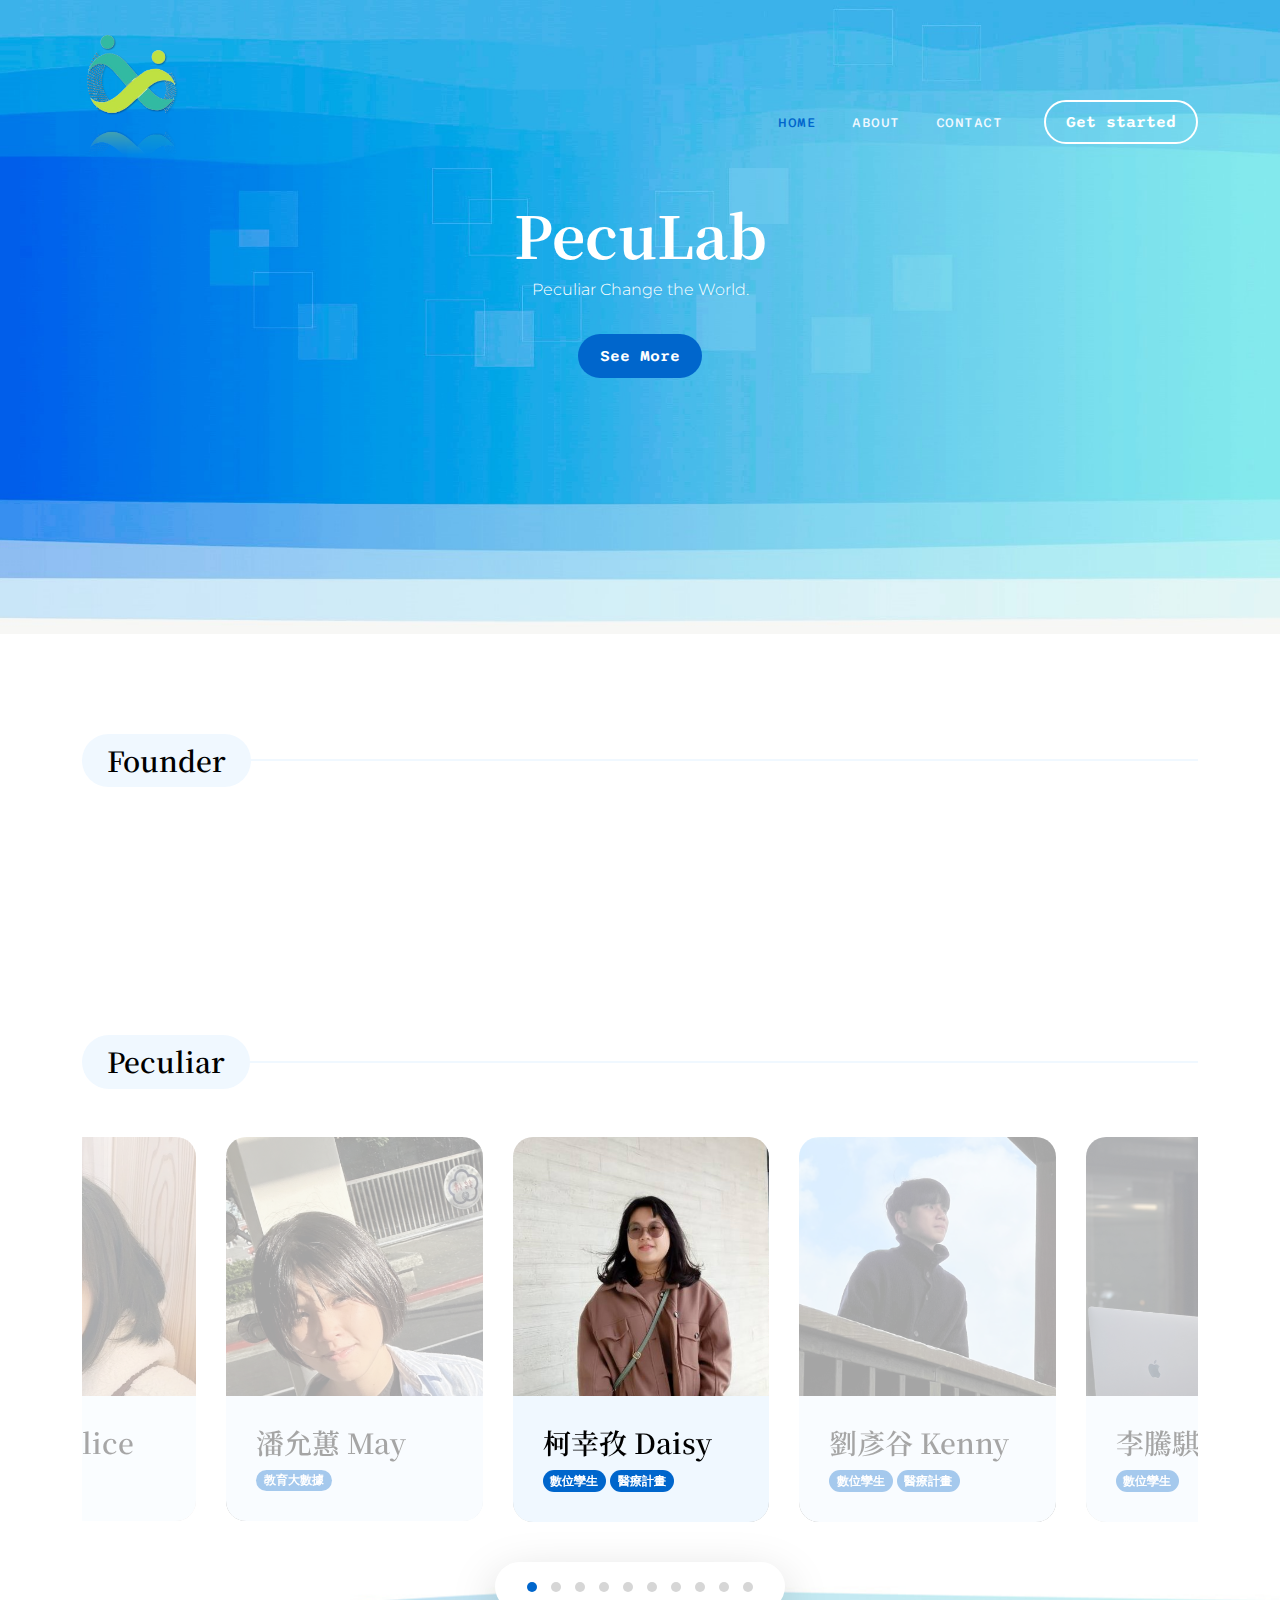
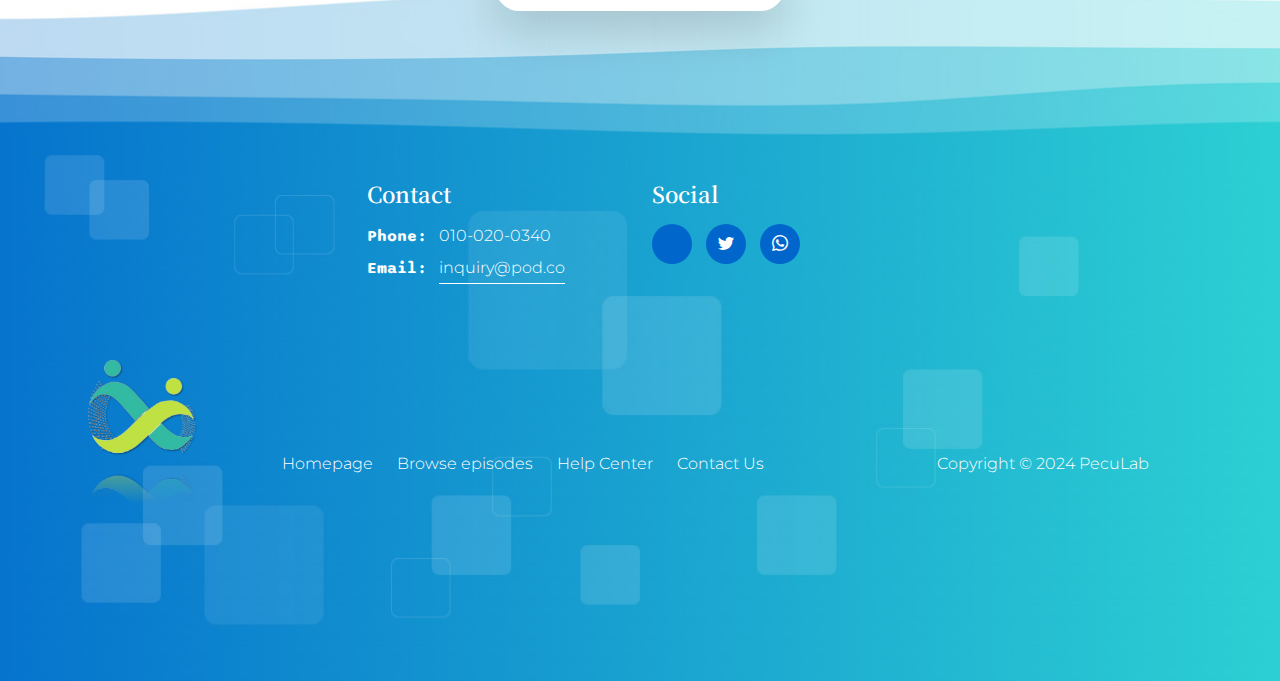
==== index.html @ 6259215e "feat: fist version of website" ====
<!doctype html>
<html lang="en">

<head>
    <meta charset="utf-8">
    <meta name="viewport" content="width=device-width, initial-scale=1">

    <meta name="description" content="">
    <meta name="author" content="">

    <title>PecuLab</title>

    <!-- CSS FILES -->
    <link rel="preconnect" href="https://fonts.googleapis.com">

    <link rel="preconnect" href="https://fonts.gstatic.com" crossorigin>

    <link
        href="https://fonts.googleapis.com/css2?family=Montserrat:wght@300;400&family=Sono:wght@200;300;400;500;700&display=swap"
        rel="stylesheet">
        <link rel="preconnect" href="https://fonts.gstatic.com" crossorigin>
        <link href="https://fonts.googleapis.com/css2?family=Noto+Serif+TC&display=swap" rel="stylesheet">
        <link rel="preconnect" href="https://fonts.gstatic.com" crossorigin>        
    <link rel="stylesheet" href="css/bootstrap.min.css">

    <link rel="stylesheet" href="css/bootstrap-icons.css">

    <link rel="stylesheet" href="css/owl.carousel.min.css">

    <link rel="stylesheet" href="css/owl.theme.default.min.css">

    <link href="css/templatemo-pod-talk.css" rel="stylesheet">
    <link rel="shortcut" href="images/logo.png">

</head>

<body>

    <main>

        <nav class="navbar navbar-expand-lg">
            <div class="container">
                <a class="navbar-brand me-lg-5 me-0" href="index.html">
                    <img src="images/logoo.png" class="logo-image img-fluid" alt="templatemo pod talk">
                </a>

                <button class="navbar-toggler" type="button" data-bs-toggle="collapse" data-bs-target="#navbarNav"
                    aria-controls="navbarNav" aria-expanded="false" aria-label="Toggle navigation">
                    <span class="navbar-toggler-icon"></span>
                </button>

                <div class="collapse navbar-collapse" id="navbarNav">
                    <ul class="navbar-nav ms-lg-auto">
                        <li class="nav-item">
                            <a class="nav-link active" href="index.html">Home</a>
                        </li>

                        <li class="nav-item">
                            <a class="nav-link" href="about.html">About</a>
                        </li>

                        <!-- <li class="nav-item dropdown">
                            <a class="nav-link dropdown-toggle" href="#" id="navbarLightDropdownMenuLink" role="button"
                                data-bs-toggle="dropdown" aria-expanded="false">Pages</a>

                            <ul class="dropdown-menu dropdown-menu-light" aria-labelledby="navbarLightDropdownMenuLink">
                                <li><a class="dropdown-item" href="listing-page.html">Listing Page</a></li>

                                <li><a class="dropdown-item" href="detail-page.html">Detail Page</a></li>
                            </ul>
                        </li> -->

                        <li class="nav-item">
                            <a class="nav-link" href="contact.html">Contact</a>
                        </li>
                    </ul>

                    <div class="ms-4">
                        <a href="#section_3" class="btn custom-btn custom-border-btn smoothscroll">Get started</a>
                    </div>
                </div>
            </div>
        </nav>


        <section class="hero-section">
                <div class="row">

                    <div class="col-lg-12 col-12">
                        <div class="text-center mb-5 pb-2">
                            <h1 class="text-white">PecuLab</h1>

                            <p class="text-white">Peculiar Change the World.</p>

                            <a href="#section_2" class="btn custom-btn smoothscroll mt-3">See More</a>
                        </div>
                    </div>
                </div>
            
        </section>

        <section class="founder-section section-padding">
            <div class="container">
                <div class="row">
                    <div class="col-lg-12 col-12">
                        <div class="section-title-wrap mb-5">
                            <h4 class="section-title">Founder</h4>
                        </div>
                    </div>


                </div>
            </div>
        </section>

        

        <section class="peculiar-section section-padding pb-0" id="section_2">
            <div class="container">
                <div class="row justify-content-center">

                    <div class="col-lg-12 col-12">
                        <div class="section-title-wrap mb-5">
                            <h4 class="section-title">Peculiar</h4>
                        </div>
                    </div>

                    <div class="owl-carousel owl-theme">
                        <div class="owl-carousel-info-wrap item">
                            <img src="images/profile/daisy.jpg"
                                class="owl-carousel-image img-fluid" alt="">

                            <div class="owl-carousel-info">
                                <h4 class="mb-2">
                                    柯幸孜 Daisy
                                    <!-- <img src="images/verified.png" class="owl-carousel-verified-image img-fluid"
                                        alt=""> -->
                                </h4>

                                <span class="badge">數位孿生</span>

                                <span class="badge">醫療計畫</span>
                            </div>

                            <div class="social-share">
                                <ul class="social-icon">
                                    <li class="social-icon-item">
                                        <a href="https://github.com/Hsing-Tzu" class="social-icon-link bi-github"></a>
                                    </li>
                                </ul>
                            </div>
                        </div>

                        <div class="owl-carousel-info-wrap item">
                            <img src="images/profile/kenny.jpg"
                                class="owl-carousel-image img-fluid" alt="">

                            <div class="owl-carousel-info">
                                <h4 class="mb-2">劉彥谷 Kenny</h4>

                                <span class="badge">數位孿生</span>

                                <span class="badge">醫療計畫</span>
                            </div>

                            <div class="social-share">
                                <ul class="social-icon">
                                    <li class="social-icon-item">
                                        <a href="https://github.com/knyliu" class="social-icon-link bi-github"></a>
                                    </li>
                                </ul>
                            </div>
                        </div>

                        <div class="owl-carousel-info-wrap item">
                            <img src="images/profile/manson.jpg"
                                class="owl-carousel-image img-fluid" alt="">

                            <div class="owl-carousel-info">
                                <h4 class="mb-2">李騰騏 Mason</h4>

                                <span class="badge">數位孿生</span>
                            </div>

                            <div class="social-share">
                                <ul class="social-icon">
                                    <li class="social-icon-item">
                                        <a href="https://github.com/mason45ok" class="social-icon-link bi-github"></a>
                                    </li>
                                </ul>
                            </div>
                        </div>

                        <div class="owl-carousel-info-wrap item">
                            <img src="images/profile/jessica.jpg" class="owl-carousel-image img-fluid" alt="">

                            <div class="owl-carousel-info">
                                <h4 class="mb-2">林冠秀 Jessica</h4>

                                <span class="badge">數位孿生</span>
                            </div>

                            <div class="social-share">
                                <ul class="social-icon">
                                    <li class="social-icon-item">
                                        <a href="https://github.com/Jessica936" class="social-icon-link bi-github"></a>
                                    </li>
                                </ul>
                            </div>
                        </div>

                        <div class="owl-carousel-info-wrap item">
                            <img src="images/profile/patrick.jpg"
                                class="owl-carousel-image img-fluid" alt="">

                            <div class="owl-carousel-info">
                                <h4 class="mb-2">李承恩 Patrick</h4>

                                <span class="badge">金融</span>
                            </div>

                            <div class="social-share">
                                <ul class="social-icon">
                                    <li class="social-icon-item">
                                        <a href="https://github.com/patty111" class="social-icon-link bi-github"></a>
                                    </li>
                                </ul>
                            </div>
                        </div>
                        <div class="owl-carousel-info-wrap item">
                            <img src="images/profile/manson.jpg"
                                class="owl-carousel-image img-fluid" alt="">

                            <div class="owl-carousel-info">
                                <h4 class="mb-2">洪芷葳 Weiwei</h4>

                                <span class="badge">VR</span>
                            </div>

                            <div class="social-share">
                                <ul class="social-icon">
                                    <li class="social-icon-item">
                                        <a href="https://github.com/WeiweiHung" class="social-icon-link bi-github"></a>
                                    </li>
                                </ul>
                            </div>
                        </div>
                        <div class="owl-carousel-info-wrap item">
                            <img src="images/profile/kris.png"
                                class="owl-carousel-image img-fluid" alt="">

                            <div class="owl-carousel-info">
                                <h4 class="mb-2">孫士傑 Kris</h4>

                                <span class="badge">VR</span>
                            </div>

                            <div class="social-share">
                                <ul class="social-icon">
                                    <li class="social-icon-item">
                                        <a href="https://github.com/jaison5" class="social-icon-link bi-github"></a>
                                    </li>
                                </ul>
                            </div>
                        </div>
                        <div class="owl-carousel-info-wrap item">
                            <img src="images/profile/irene.jpg"
                                class="owl-carousel-image img-fluid" alt="">

                            <div class="owl-carousel-info">
                                <h4 class="mb-2">張乃云 Irene</h4>

                                <span class="badge">教育大數據</span>
                            </div>

                            <div class="social-share">
                                <ul class="social-icon">
                                    <li class="social-icon-item">
                                        <a href="https://github.com/41071119H-Irene" class="social-icon-link bi-github"></a>
                                    </li>

                                    <li class="social-icon-item">
                                        <a href="#" class="social-icon-link bi-whatsapp"></a>
                                    </li>
                                </ul>
                            </div>
                        </div>
                        <div class="owl-carousel-info-wrap item">
                            <img src="images/profile/alice.jpg"
                                class="owl-carousel-image img-fluid" alt="">

                            <div class="owl-carousel-info">
                                <h4 class="mb-2">胡亞莉 Alice</h4>

                                <span class="badge">教育大數據</span>
                            </div>

                            <div class="social-share">
                                <ul class="social-icon">
                                    <li class="social-icon-item">
                                        <a href="https://github.com/Huwalli" class="social-icon-link bi-github"></a>
                                    </li>
                                </ul>
                            </div>
                        </div>
                        <div class="owl-carousel-info-wrap item">
                            <img src="images/profile/may.jpg"
                                class="owl-carousel-image img-fluid" alt="">

                            <div class="owl-carousel-info">
                                <h4 class="mb-2">潘允蕙 May</h4>

                                <span class="badge">教育大數據</span>
                            </div>

                            <div class="social-share">
                                <ul class="social-icon">
                                    <li class="social-icon-item">
                                        <a href="https://github.com/PYH1107" class="social-icon-link bi-github"></a>
                                    </li>
                                </ul>
                            </div>
                        </div>
                    </div>

                </div>
            </div>
        </section>


        <!-- <section class="groups-section section-padding pb-0" id="section_3">
            <div class="container">
                <div class="row">

                    <div class="col-lg-12 col-12">
                        <div class="section-title-wrap mb-5">
                            <h4 class="section-title">Groups</h4>
                        </div>
                    </div>

                    <div class="col-lg-3 col-md-6 col-12 mb-4 mb-lg-0">
                        <div class="custom-block custom-block-overlay">
                            <a href="detail-page.html" class="custom-block-image-wrap">
                                <img src="images/topics/LLMTwins.jpg"
                                    class="custom-block-image img-fluid" alt="">
                            </a>

                            <div class="custom-block-info custom-block-overlay-info">
                                <h5 class="mb-1">
                                    <a href="listing-page.html">
                                        數位孿生
                                    </a>
                                </h5>

                                <p class="badge mb-0">50 Episodes</p>
                            </div>
                        </div>
                    </div>

                    <div class="col-lg-3 col-md-6 col-12 mb-4 mb-lg-0">
                        <div class="custom-block custom-block-overlay">
                            <a href="detail-page.html" class="custom-block-image-wrap">
                                <img src="images/topics/LLMTwins.jpg"
                                    class="custom-block-image img-fluid" alt="">
                            </a>

                            <div class="custom-block-info custom-block-overlay-info">
                                <h5 class="mb-1">
                                    <a href="listing-page.html">
                                        Technician
                                    </a>
                                </h5>

                                <p class="badge mb-0">12 Episodes</p>
                            </div>
                        </div>
                    </div>

                    <div class="col-lg-3 col-md-6 col-12 mb-4 mb-lg-0">
                        <div class="custom-block custom-block-overlay">
                            <a href="detail-page.html" class="custom-block-image-wrap">
                                <img src="images/topics/LLMTwins.jpg"
                                    class="custom-block-image img-fluid" alt="">
                            </a>

                            <div class="custom-block-info custom-block-overlay-info">
                                <h5 class="mb-1">
                                    <a href="listing-page.html">
                                        Technician
                                    </a>
                                </h5>

                                <p class="badge mb-0">12 Episodes</p>
                            </div>
                        </div>
                    </div>

                    <div class="col-lg-3 col-md-6 col-12 mb-4 mb-lg-0">
                        <div class="custom-block custom-block-overlay">
                            <a href="detail-page.html" class="custom-block-image-wrap">
                                <img src="images/topics/woman-practicing-yoga-mat-home.jpg"
                                    class="custom-block-image img-fluid" alt="">
                            </a>

                            <div class="custom-block-info custom-block-overlay-info">
                                <h5 class="mb-1">
                                    <a href="listing-page.html">
                                        Mindfullness
                                    </a>
                                </h5>

                                <p class="badge mb-0">35 Episodes</p>
                            </div>
                        </div>
                    </div>

                    <div class="col-lg-3 col-md-6 col-12 mb-4 mb-lg-0">
                        <div class="custom-block custom-block-overlay">
                            <a href="detail-page.html" class="custom-block-image-wrap">
                                <img src="images/topics/delicious-meal-with-sambal-arrangement.jpg"
                                    class="custom-block-image img-fluid" alt="">
                            </a>

                            <div class="custom-block-info custom-block-overlay-info">
                                <h5 class="mb-1">
                                    <a href="listing-page.html">
                                        Cooking
                                    </a>
                                </h5>

                                <p class="badge mb-0">12 Episodes</p>
                            </div>
                        </div>
                    </div>

                    <div class="col-lg-3 col-md-6 col-12 mb-4 mb-lg-0">
                        <div class="custom-block custom-block-overlay">
                            <a href="detail-page.html" class="custom-block-image-wrap">
                                <img src="images/topics/loading.jpg"
                                    class="custom-block-image img-fluid" alt="">
                            </a>

                            <div class="custom-block-info custom-block-overlay-info">
                                <h5 class="mb-1">
                                    <a href="listing-page.html">
                                        Loading ...
                                    </a>
                                </h5>

                                <p class="badge mb-0">12 Episodes</p>
                            </div>
                        </div>
                    </div>

                </div>
            </div>
        </section> -->
    </main>


    <footer class="site-footer">
        <div class="container">
            <div class="row">

                <div class="col-lg-3 col-md-6 col-12 mb-4 mb-md-0 mb-lg-0">
                    <h6 class="site-footer-title mb-3">Contact</h6>

                    <p class="mb-2"><strong class="d-inline me-2">Phone:</strong> 010-020-0340</p>

                    <p>
                        <strong class="d-inline me-2">Email:</strong>
                        <a href="#">inquiry@pod.co</a>
                    </p>
                </div>

                <div class="col-lg-3 col-md-6 col-12">

                    <h6 class="site-footer-title mb-3">Social</h6>

                    <ul class="social-icon">
                        <li class="social-icon-item">
                            <a href="#" class="social-icon-link bi-email"></a>
                        </li>

                        <li class="social-icon-item">
                            <a href="#" class="social-icon-link bi-twitter"></a>
                        </li>

                        <li class="social-icon-item">
                            <a href="#" class="social-icon-link bi-whatsapp"></a>
                        </li>
                    </ul>
                </div>

            </div>
        </div>

        <div class="container pt-5">
            <div class="row align-items-center">

                <div class="col-lg-2 col-md-3 col-12">
                    <a class="navbar-brand" href="index.html">
                        <img src="images/logoo.png" class="logo-image img-fluid" alt="templatemo pod talk">
                    </a>
                </div>

                <div class="col-lg-7 col-md-9 col-12">
                    <ul class="site-footer-links">
                        <li class="site-footer-link-item">
                            <a href="#" class="site-footer-link">Homepage</a>
                        </li>

                        <li class="site-footer-link-item">
                            <a href="#" class="site-footer-link">Browse episodes</a>
                        </li>

                        <li class="site-footer-link-item">
                            <a href="#" class="site-footer-link">Help Center</a>
                        </li>

                        <li class="site-footer-link-item">
                            <a href="#" class="site-footer-link">Contact Us</a>
                        </li>
                    </ul>
                </div>
                <div class="col-lg-3 col-12">
                    <p class="copyright-text mb-0">Copyright © 2024 PecuLab
                    </p>
                </div>
            </div>
        </div>
    </footer>


    <!-- JAVASCRIPT FILES -->
    <script src="js/jquery.min.js"></script>
    <script src="js/bootstrap.bundle.min.js"></script>
    <script src="js/owl.carousel.min.js"></script>
    <script src="js/custom.js"></script>

</body>

</html>
---- css/templatemo-pod-talk.css ----
/*

TemplateMo 584 Pod Talk

https://templatemo.com/tm-584-pod-talk

*/



/*---------------------------------------
  CUSTOM PROPERTIES ( VARIABLES )             
-----------------------------------------*/
:root {
  --white-color:                  #ffffff;
  --primary-color:                #00CC99;
  --secondary-color:              #0066CC;
  --section-bg-color:             #f0f8ff;
  --custom-btn-bg-color:          #0066CC;
  --custom-btn-bg-hover-color:    #00CC99;
  --dark-color:                   #000000;
  --p-color:                      #717275;
  --border-color:                 #7fffd4;
  --link-hover-color:             #0066CC;

  --body-font-family:             'Montserrat', sans-serif;
  --title-font-family:            'Sono', sans-serif;
  --chinese-font-family:          'Noto Serif TC',serif;

  --h1-font-size:                 58px;
  --h2-font-size:                 46px;
  --h3-font-size:                 32px;
  --h4-font-size:                 28px;
  --h5-font-size:                 24px;
  --h6-font-size:                 22px;
  --p-font-size:                  16px;
  --menu-font-size:               14px;

  --border-radius-large:          100px;
  --border-radius-medium:         20px;
  --border-radius-small:          10px;

  --font-weight-light:            300;
  --font-weight-normal:           400;
  --font-weight-medium:           500;
  --font-weight-semibold:         600;
  --font-weight-bold:             700;
}

body {
  background-color: var(--white-color);
  font-family: var(--body-font-family); 
}


/*---------------------------------------
  TYPOGRAPHY               
-----------------------------------------*/

h2,
h3,
h4,
h5,
h6 {
  color: var(--dark-color);
}

h1,
h2,
h3,
h4,
h5,
h6 {
  font-family: var(--chinese-font-family); 
  font-weight: var(--font-weight-semibold);
}

h1 {
  font-size: var(--h1-font-size);
  font-weight: var(--font-weight-bold);
}

h2 {
  font-size: var(--h2-font-size);
  font-weight: var(--font-weight-bold);
}

h3 {
  font-size: var(--h3-font-size);
}

h4 {
  font-size: var(--h4-font-size);
}

h5 {
  font-size: var(--h5-font-size);
}

h6 {
  font-size: var(--h6-font-size);
}

p {
  color: var(--p-color);
  font-size: var(--p-font-size);
  font-weight: var(--font-weight-light);
}

ul li {
  color: var(--p-color);
  font-size: var(--p-font-size);
  font-weight: var(--font-weight-light);
}

a, 
button {
  touch-action: manipulation;
  transition: all 0.3s;
}

a {
  display: inline-block;
  color: var(--primary-color);
  text-decoration: none;
}

a:hover {
  color: var(--link-hover-color);
}

b,
strong {
  font-weight: var(--font-weight-bold);
}

::selection {
  background-color: var(--primary-color);
  color: var(--white-color);
}


/*---------------------------------------
  SECTION               
-----------------------------------------*/
.section-title-wrap {
  position: relative;
}

.section-title-wrap::after {
  content: "";
  background: var(--section-bg-color);
  width: 100%;
  height: 2px;
  position: absolute;
  top: 50%;
  left: 50%;
  transform: translate(-50%, -50%);
  pointer-events: none;
}

.section-title {
  background: var(--section-bg-color);
  border-radius: var(--border-radius-large);
  display: inline-block;
  position: relative;
  z-index: 2;
  margin-bottom: 0;
  padding: 10px 25px;
}

.section-padding {
  padding-top: 100px;
  padding-bottom: 100px;
}

main {
  position: relative;
  z-index: 1;
}

.section-bg {
  background-color: var(--section-bg-color);
}

.section-overlay {
  background-color: var(--primary-color);
  position: absolute;
  top: 0;
  left: 0;
  pointer-events: none;
  width: 100%;
  height: 100%;
  opacity: 0.85;
}

.section-overlay + .container {
  position: relative;
}


/*---------------------------------------
  CUSTOM ICON COLOR               
-----------------------------------------*/
.custom-icon {
  color: var(--primary-color);
}


/*---------------------------------------
  CUSTOM BUTTON               
-----------------------------------------*/
.custom-btn {
  background: var(--custom-btn-bg-color);
  border: 2px solid transparent;
  border-radius: var(--border-radius-large);
  color: var(--white-color);
  font-family: var(--title-font-family);
  font-size: var(--p-font-size);
  font-weight: var(--font-weight-semibold);
  line-height: normal;
  transition: all 0.3s;
  padding: 10px 20px;
}

.custom-btn:hover {
  background: var(--custom-btn-bg-hover-color);
  color: var(--white-color);
}

.custom-border-btn {
  background: transparent;
  border: 2px solid var(--custom-btn-bg-color);
  color: var(--custom-btn-bg-color);
}

.custom-border-btn:hover {
  background: var(--custom-btn-bg-color);
  border-color: transparent;
  color: var(--primary-color);
}

.custom-btn-bg-white {
  border-color: var(--white-color);
  color: var(--white-color);
}


/*---------------------------------------
  SITE HEADER              
-----------------------------------------*/
.site-header {
  background-image: url('../images/templatemo-wave-header.jpg'), linear-gradient(#348CD2, #FFFFFF);;
  background-repeat: no-repeat;
  background-size: cover;
  background-position: center;
  min-height: 480px;
  position: relative;
}

.site-header h2 {
  color: var(--white-color);
}


/*---------------------------------------
  NAVIGATION              
-----------------------------------------*/
.navbar {
  background-color: transparent;
  position: absolute;
  top: 0;
  right: 0;
  left: 0;
  z-index: 9;
  padding-top: 20px;
  padding-bottom: 20px;
}

.navbar .navbar-brand,
.navbar .navbar-brand:hover {
  color: var(--white-color);
}

.navbar .logo-image {
  width: 100px;
}

.logo-image {
  width: 120px;
  height: auto;
}

.navbar-brand,
.navbar-brand:hover {
  font-size: var(--h3-font-size);
  font-weight: var(--font-weight-bold);
  display: inline-block;
}

.navbar-brand span {
  font-family: var(--title-font-family);
}

.navbar-nav .nav-link {
  display: inline-block;
  color: var(--section-bg-color);
  font-family: var(--title-font-family); 
  font-size: var(--menu-font-size);
  font-weight: var(--font-weight-medium);
  text-transform: uppercase;
  letter-spacing: 0.5px;
  position: relative;
  padding-top: 15px;
  padding-bottom: 15px;
}

.navbar-expand-lg .navbar-nav .nav-link {
  padding-right: 18px;
  padding-left: 18px;
}

.navbar-nav .nav-link.active, 
.navbar-nav .nav-link:hover {
  color: var(--secondary-color);
}

.navbar .dropdown-menu {
  background: var(--white-color);
  box-shadow: 0 1rem 3rem rgba(0,0,0,.175);
  border: 0;
  display: inherit;
  opacity: 0;
  min-width: 9rem;
  margin-top: 20px;
  padding: 13px 0 10px 0;
  transition: all 0.3s;
  pointer-events: none;
}

.navbar .dropdown-menu::before {
  content: "";
  width: 0;
  height: 0;
  border-left: 20px solid transparent;
  border-right: 20px solid transparent;
  border-bottom: 15px solid var(--white-color);
  position: absolute;
  top: -10px;
  left: 10px;
}

.navbar .dropdown-item {
  display: inline-block;
  color: var(--p-bg-color);
  font-family: var(--title-font-family); 
  font-size: var(--menu-font-size);
  font-weight: var(--font-weight-medium);
  text-transform: uppercase;
  letter-spacing: 0.5px;
  position: relative;
}

.navbar .dropdown-item.active, 
.navbar .dropdown-item:active,
.navbar .dropdown-item:focus, 
.navbar .dropdown-item:hover {
  background: transparent;
  color: var(--secondary-color);
}

.navbar .dropdown-toggle::after {
  content: "\f282";
  display: inline-block;
  font-family: bootstrap-icons !important;
  font-size: var(--menu-font-size);
  font-style: normal;
  font-weight: normal !important;
  font-variant: normal;
  text-transform: none;
  line-height: 1;
  vertical-align: -.125em;
  -webkit-font-smoothing: antialiased;
  -moz-osx-font-smoothing: grayscale;
  position: relative;
  left: 2px;
  border: 0;
}

@media screen and (min-width: 992px) {
  .navbar .dropdown:hover .dropdown-menu {
    opacity: 1;
    margin-top: 0;
    pointer-events: auto;
  }
}

.navbar .custom-border-btn {
  border-color: var(--white-color);
  color: var(--white-color);
}

.navbar .custom-border-btn:hover {
  background: var(--white-color);
  color: var(--secondary-color);
}

.navbar-toggler {
  border: 0;
  padding: 0;
  cursor: pointer;
  margin: 0;
  width: 30px;
  height: 35px;
  outline: none;
}

.navbar-toggler:focus {
  outline: none;
  box-shadow: none;
}

.navbar-toggler[aria-expanded="true"] .navbar-toggler-icon {
  background: transparent;
}

.navbar-toggler[aria-expanded="true"] .navbar-toggler-icon:before,
.navbar-toggler[aria-expanded="true"] .navbar-toggler-icon:after {
  transition: top 300ms 50ms ease, -webkit-transform 300ms 350ms ease;
  transition: top 300ms 50ms ease, transform 300ms 350ms ease;
  transition: top 300ms 50ms ease, transform 300ms 350ms ease, -webkit-transform 300ms 350ms ease;
  top: 0;
}

.navbar-toggler[aria-expanded="true"] .navbar-toggler-icon:before {
  transform: rotate(45deg);
}

.navbar-toggler[aria-expanded="true"] .navbar-toggler-icon:after {
  transform: rotate(-45deg);
}

.navbar-toggler .navbar-toggler-icon {
  background: var(--white-color);
  transition: background 10ms 300ms ease;
  display: block;
  width: 30px;
  height: 2px;
  position: relative;
}

.navbar-toggler .navbar-toggler-icon:before,
.navbar-toggler .navbar-toggler-icon:after {
  transition: top 300ms 350ms ease, -webkit-transform 300ms 50ms ease;
  transition: top 300ms 350ms ease, transform 300ms 50ms ease;
  transition: top 300ms 350ms ease, transform 300ms 50ms ease, -webkit-transform 300ms 50ms ease;
  position: absolute;
  right: 0;
  left: 0;
  background: var(--white-color);
  width: 30px;
  height: 2px;
  content: '';
}

.navbar-toggler .navbar-toggler-icon::before {
  top: -8px;
}

.navbar-toggler .navbar-toggler-icon::after {
  top: 8px;
}


/*---------------------------------------
  CAROUSEL        
-----------------------------------------*/
.hero-section {
  background-image: url('../images/templatemo-wave-banner.jpg'), linear-gradient(#348CD2, #FFFFFF);
  background-repeat: no-repeat;
  background-size: 108% 100%;
  background-position: top;
  padding: 200px 0;
}

.owl-carousel {
  text-align: center;
}

.owl-carousel-image {
  display: block;
}

.owl-carousel .owl-item .owl-carousel-verified-image {
  display: inline-block;
  width: 30px;
  height: auto;
  position: relative;
  right: 5px;
}

.verified-image {
  display: inline-block;
  width: 20px;
  height: auto;
}

.owl-carousel .owl-item {
  opacity: 0.35;
}

.owl-carousel .owl-item.active.center {
  opacity: 1;
}

.owl-carousel-info-wrap {
  border-radius: var(--border-radius-medium);
  position: relative;
  overflow: hidden;
  text-align: left;
}

.owl-carousel-info {
  background-color: var(--section-bg-color);
  box-shadow: 0 1rem 3rem rgba(0,0,0,.175);
  position: absolute;
  bottom: 0;
  right: 0;
  left: 0;
  padding: 30px;
}

.badge {
  background-color: var(--custom-btn-bg-color);
  font-family: var(--title-font-family);
  border-radius: var(--border-radius-large);
  color: var(--white-color);
  padding-bottom: 5px;
}

.owl-carousel-info-wrap .social-share,
.team-thumb .social-share {
  position: absolute;
  right: 0;
  bottom: 0;
}

.owl-carousel-info-wrap .social-icon,
.team-thumb .social-icon {
  opacity: 0;
  transition: all 0.3s ease;
  transform: translateX(0);
  padding-right: 20px;
  padding-left: 20px;
}

.owl-carousel .owl-item.active.center .owl-carousel-info-wrap:hover .social-icon,
.team-thumb:hover .social-icon {
  transform: translateY(-100%);
  opacity: 1;
}

.owl-carousel-info-wrap .social-icon-item,
.owl-carousel-info-wrap .social-icon-link,
.team-thumb .social-icon-item,
.team-thumb .social-icon-link {
  display: block;
  margin-bottom: 10px;
  margin-left: auto;
}

.owl-carousel-info-wrap .social-icon-link {
  margin-top: 5px;
  margin-bottom: 5px;
}

.owl-carousel .owl-dots {
  background-color: var(--white-color);
  box-shadow: 0 1rem 3rem rgba(0,0,0,.175);
  border-radius: var(--border-radius-large);
  display: inline-block;
  margin: auto;
  margin-top: 40px;
  padding: 15px 25px;
  padding-bottom: 7px;
}

.owl-theme .owl-nav.disabled+.owl-dots {
  margin-top: 40px;
}

.owl-theme .owl-dots .owl-dot.active span, 
.owl-theme .owl-dots .owl-dot:hover span {
  background: var(--secondary-color);
}


/*---------------------------------------
  CUSTOM BLOCK              
-----------------------------------------*/
.custom-block {
  border: 2px solid var(--primary-color);
  border-radius: var(--border-radius-medium);
  position: relative;
  overflow: hidden;
  padding: 30px;
  transition: all 0.3s ease;
}

.custom-block:hover {
  background: var(--white-color);
  box-shadow: 0 1rem 3rem rgba(0,0,0,.175);
  border-color: transparent;
  transform: translateY(-3px);
}

.custom-block-info {
  display: block;
  padding: 10px 20px;
  padding-bottom: 0;
}

.custom-block-image-wrap {
  position: relative;
  display: block;
  height: 100%;
}

.custom-block-image-wrap > a {
  display: block;
}

.custom-block-image {
  border-radius: var(--border-radius-medium);
  display: block;
  width: 112px;
  height: 112px;
  object-fit: cover;
}

.custom-block-image-detail-page .custom-block-image {
  width: 100%;
  height: 212px;
}

.custom-block .custom-block-icon {
  position: absolute;
  top: 50%;
  left: 50%;
  transform: translate(-50%, -50%);
}

.custom-block-icon-wrap {
  border-radius: var(--border-radius-medium);
  position: relative;
  overflow: hidden;
}

.custom-block-icon-wrap .section-overlay {
  opacity: 0.25;
}

.custom-block-btn-group {
  position: absolute;
  bottom: 0;
  right: 0;
  left: 0;
  margin: 20px;
}

.custom-block-btn-group .custom-block-icon {
  position: relative;
  top: 0;
  left: 0;
  transform: none;
}

.custom-block-icon {
  background: var(--primary-color);
  border-radius: var(--border-radius-medium);
  font-size: var(--p-font-size);
  color: var(--white-color);
  text-align: center;
  width: 32.5px;
  height: 32.5px;
  line-height: 32.5px;
  transition: all 0.3s;
}

.custom-block-icon:hover {
  background: var(--secondary-color);
  color: var(--white-color);
}

.custom-block .custom-btn {
  font-size: var(--menu-font-size);
  padding: 7px 15px;
}

.custom-block .custom-block-info + div .badge {
  background-color: var(--dark-color);
  color: var(--white-color);
  border-radius: 50px !important;
  font-size: var(--menu-font-size);
  display: flex;
  justify-content: center;
  text-align: center;
  width: 40px;
  height: 40px;
  line-height: 30px;
  margin-top: 5px;
  margin-bottom: 5px;
}

.custom-block .custom-block-info + div .badge:hover {
  background-color: var(--secondary-color);
}

.custom-block-full {
  background-color: var(--section-bg-color);
  border-color: transparent;
}

.custom-block-full:hover {
  border-color: var(--primary-color);
}

.custom-block-full .custom-block-info {
  padding: 20px;
  padding-bottom: 0;
}

.custom-block-full .custom-block-image {
  width: 100%;
  height: 210px;
}

.custom-block-full .social-share {
  position: absolute;
  top: 0;
  right: 0;
  margin: 50px;
}

.custom-block-top small {
  color: var(--p-color);
  font-family: var(--title-font-family);
}

.custom-block-top .badge {
  background-color: var(--secondary-color);
  color: var(--white-color);
  display: inline-block;
  vertical-align: middle;
  height: 26.64px;
  line-height: 20px;
}

.custom-block-bottom a:hover span {
  color: var(--primary-color);
}

.custom-block-bottom a span {
  font-family: var(--title-font-family);
  color: var(--p-color);
  text-transform: uppercase;
  margin-left: 3px;
}

.custom-block-overlay {
  border-color: transparent;
  padding: 0;
}

.custom-block-overlay .custom-block-image {
  margin: auto;
  width: 100%;
  height: 210px;
  transition: all 0.3s;
}

.custom-block-overlay:hover .custom-block-image {
  padding: 15px;
  padding-bottom: 0;
}

.custom-block-overlay-info {
  padding: 15px 20px 20px 20px;
}


/*---------------------------------------
  PROIFLE BLOCK               
-----------------------------------------*/
.profile-block {
  margin-top: 10px;
}

.profile-block-image {
  border-radius: var(--border-radius-large);
  width: 50px;
  height: 50px;
  object-fit: cover;
  margin-right: 10px;
}

.profile-block p strong {
  display: block;
  font-family: var(--title-font-family);
}

.profile-detail-block {
  border: 1px solid #dee2e6;
  border-radius: var(--border-radius-large);
  padding: 25px 35px;
}

.profile-detail-block p {
  margin-bottom: 0;
}


/*---------------------------------------
  ABOUT & TEAM SECTION               
-----------------------------------------*/
.about-image {
  border-radius: var(--border-radius-medium);
  display: block;
}

.team-thumb {
  border-radius: var(--border-radius-medium);
  position: relative;
  overflow: hidden;
}

.team-info {
  background-color: var(--white-color);
  position: absolute;
  bottom: 0;
  right: 0;
  left: 0;
  padding: 30px;
}


/*---------------------------------------
  PAGINATION               
-----------------------------------------*/
.pagination {
  border: 1px solid #dee2e6;
  border-radius: var(--border-radius-large);
  padding: 20px;
}

.page-link {
  border: 0;
  border-radius: var(--border-radius-small);
  color: var(--p-color);
  font-family: var(--title-font-family);
  margin: 0 5px;
  padding: 10px 20px;
}

.page-link:hover,
.page-item:first-child .page-link:hover,
.page-item:last-child .page-link:hover {
  background-color: var(--secondary-color);
  color: var(--white-color);
}

.page-item:first-child .page-link {
  margin-right: 10px;
}

.active>.page-link, .page-link.active {
  background-color: var(--secondary-color);
  border-color: var(--secondary-color);
}


/*---------------------------------------
  CONTACT               
-----------------------------------------*/
.contact-info p strong {
  font-family: var(--title-font-family);
  min-width: 90px;
}

.contact-info p a {
  color: var(--p-color);
  border-bottom: 1px solid;
  padding-bottom: 3px;
}

.contact-info p a:hover {
  color: var(--secondary-color);
}

.google-map {
  border-radius: var(--border-radius-medium);
}

.contact-form .form-floating>textarea {
  border-radius: var(--border-radius-medium);
  height: 150px;
}


/*---------------------------------------
  SUBSCRIBE FORM               
-----------------------------------------*/
.subscribe-form-wrap {
  border: 1px solid var(--white-color);
  border-radius: var(--border-radius-small);
  width: 80%;
  position: relative;
  top: 12px;
  padding: 35px;
}

.subscribe-form-wrap h6 {
  background: var(--white-color);
  border-radius: var(--border-radius-medium);
  color: var(--primary-color);
  text-align: center;
  position: relative;
  bottom: 55px;
  margin-bottom: -25px;
  padding: 8px;
}

.subscribe-form #subscribe-email {
  border: 0;
  border-radius: 10px 10px 0 0;
  margin-bottom: 0;
}

.subscribe-form #submit {
  border-radius: 0 0 10px 10px;
}


/*---------------------------------------
  CUSTOM FORM               
-----------------------------------------*/
.custom-form .form-control {
  border-radius: var(--border-radius-small);
  color: var(--p-color);
  font-family: var(--title-font-family);
  font-size: var(--p-font-size);
  margin-bottom: 24px;
  padding-top: 10px;
  padding-bottom: 10px;
  padding-left: 20px;
  outline: none;
}

.form-floating>label {
  padding-left: 20px;
}

.custom-form button[type="submit"] {
  background: var(--custom-btn-bg-color);
  border: none;
  border-radius: var(--border-radius-large);
  color: var(--white-color);
  font-family: var(--title-font-family);
  font-size: var(--p-font-size);
  font-weight: var(--font-weight-semibold);
  transition: all 0.3s;
  margin-bottom: 0;
}

.custom-form button[type="submit"]:hover,
.custom-form button[type="submit"]:focus {
  background: var(--custom-btn-bg-hover-color);
  border-color: transparent;
}


/*---------------------------------------
  SEARCH FORM               
-----------------------------------------*/
.search-form .form-control {
  border: 0;
  margin-bottom: 0;
}

.search-form button[type="submit"] {
  background: var(--secondary-color);
  border-color: var(--secondary-color);
  max-width: 50px;
  height: 100%;
  padding-left: 15px;
}

.search-form button[type="submit"]:hover {
  background: var(--primary-color);
}


/*---------------------------------------
  SITE FOOTER              
-----------------------------------------*/
.site-footer {
  background-image: url('../images/templatemo-wave-footer.jpg'), linear-gradient(#FFFFFF, #348CD2);
  background-repeat: no-repeat;
  background-size: cover;
  background-position: center;
  margin-top: -80px;
  padding-top: 100px;
  padding-bottom: 150px;
}

.site-footer > .container {
  position: relative;
  top: 50px;
  padding-top: 100px;
}

.site-footer-title,
.site-footer p {
  color: var(--white-color);
}

.site-footer p strong {
  font-family: var(--title-font-family);
}

.site-footer p a {
  color: var(--white-color);
  border-bottom: 1px solid;
  padding-bottom: 3px;
}

.site-footer p a:hover {
  color: var(--secondary-color);
}

.site-footer-thumb a img {
  display: block;
  width: 120px;
  min-width: 120px;
  height: auto;
}

.site-footer-links {
  margin-bottom: 0;
  padding-left: 0;
}

.site-footer-link-item {
  display: inline-block;
  list-style: none;
  margin-right: 10px;
  margin-left: 10px;
}

.site-footer-link {
  color: var(--white-color);
  font-size: var(--p-font-size);
  line-height: inherit;
}


/*---------------------------------------
  SOCIAL ICON               
-----------------------------------------*/
.social-icon {
  margin: 0;
  padding: 0;
}

.social-icon-item {
  list-style: none;
  display: inline-block;
  vertical-align: top;
}

.social-icon-link {
  background: var(--secondary-color);
  border-radius: var(--border-radius-large);
  color: var(--white-color);
  font-size: var(--p-font-size);
  display: block;
  margin-right: 10px;
  text-align: center;
  width: 40px;
  height: 40px;
  line-height: 40px;
  transition: background 0.2s, color 0.2s;
}

.social-icon-link:hover {
  background: var(--primary-color);
  color: var(--white-color);
}


/*---------------------------------------
  RESPONSIVE STYLES               
-----------------------------------------*/
@media screen and (min-width: 2160px) {
	.hero-section {
	  background-size: 100% 100%;
	  /* T o o p l a t e . c o m   C u s t o m i z e d */
	}
}


@media screen and (min-width: 1600px) {
  .site-footer {
    padding-top: 250px;
  }
}

@media screen and (max-width: 1240px) {
	.hero-section {
	  background-size: 116% 100%;
	  /* T o o p l a t e . c o m   C u s t o m i z e d */
	}
}

@media screen and (max-width: 991px) {
  h1 {
    font-size: 48px;
  }

  h2 {
    font-size: 36px;
  }

  h3 {
    font-size: 32px;
  }

  h4 {
    font-size: 28px;
  }

  h5 {
    font-size: 20px;
  }

  h6 {
    font-size: 18px;
  }
  
  .hero-section {
	  background-size: 160% 100%; 
	  /* T o o p l a t e . c o m   C u s t o m i z e d */
	}

  .section-padding {
    padding-top: 50px;
    padding-bottom: 50px;
  }

  .navbar-nav {
    background-color: var(--primary-color);
    border-radius: var(--border-radius-medium);
    padding: 30px;
  }

  .navbar-nav .nav-link {
    padding: 5px 0;
  }

  .navbar-nav .dropdown-menu {
    position: relative;
    left: 10px;
    opacity: 1;
    pointer-events: auto;
    max-width: 155px;
    margin-top: 10px;
    margin-bottom: 15px;
  }

  .navbar-expand-lg .navbar-nav {
    padding-bottom: 20px;
  }

  .nav-tabs .nav-link:first-child {
    margin-right: 5px;
  }

  .nav-tabs .nav-link {
    font-size: var(--copyright-font-size);
    padding: 10px;
  }

  .copyright-text {
    text-align: center;
  }

  .site-footer {
    margin-top: -200px;
    padding-top: 200px;
    padding-bottom: 100px;
  }
}

@media screen and (max-width: 540px) {
	.hero-section {
  		background-size: 180% 100%;
		/* T o o p l a t e . c o m   C u s t o m i z e d */
	}
  .owl-carousel-info {
    padding: 10px;
  }

  .custom-block .custom-block-top {
    flex-direction: column;
  }

  .custom-block .custom-block-top small:last-child {
    margin-top: 10px;
    margin-bottom: 10px;
  }
}

@media screen and (max-width: 480px) {
  h1 {
    font-size: 36px;
  }

  h2 {
    font-size: 28px;
  }

  h3 {
    font-size: 26px;
  }

  h4 {
    font-size: 22px;
  }

  h5 {
    font-size: 20px;
  }
}

@media screen and (max-width: 414px) {
  .owl-carousel-info {
    padding: 5px;
  }

}
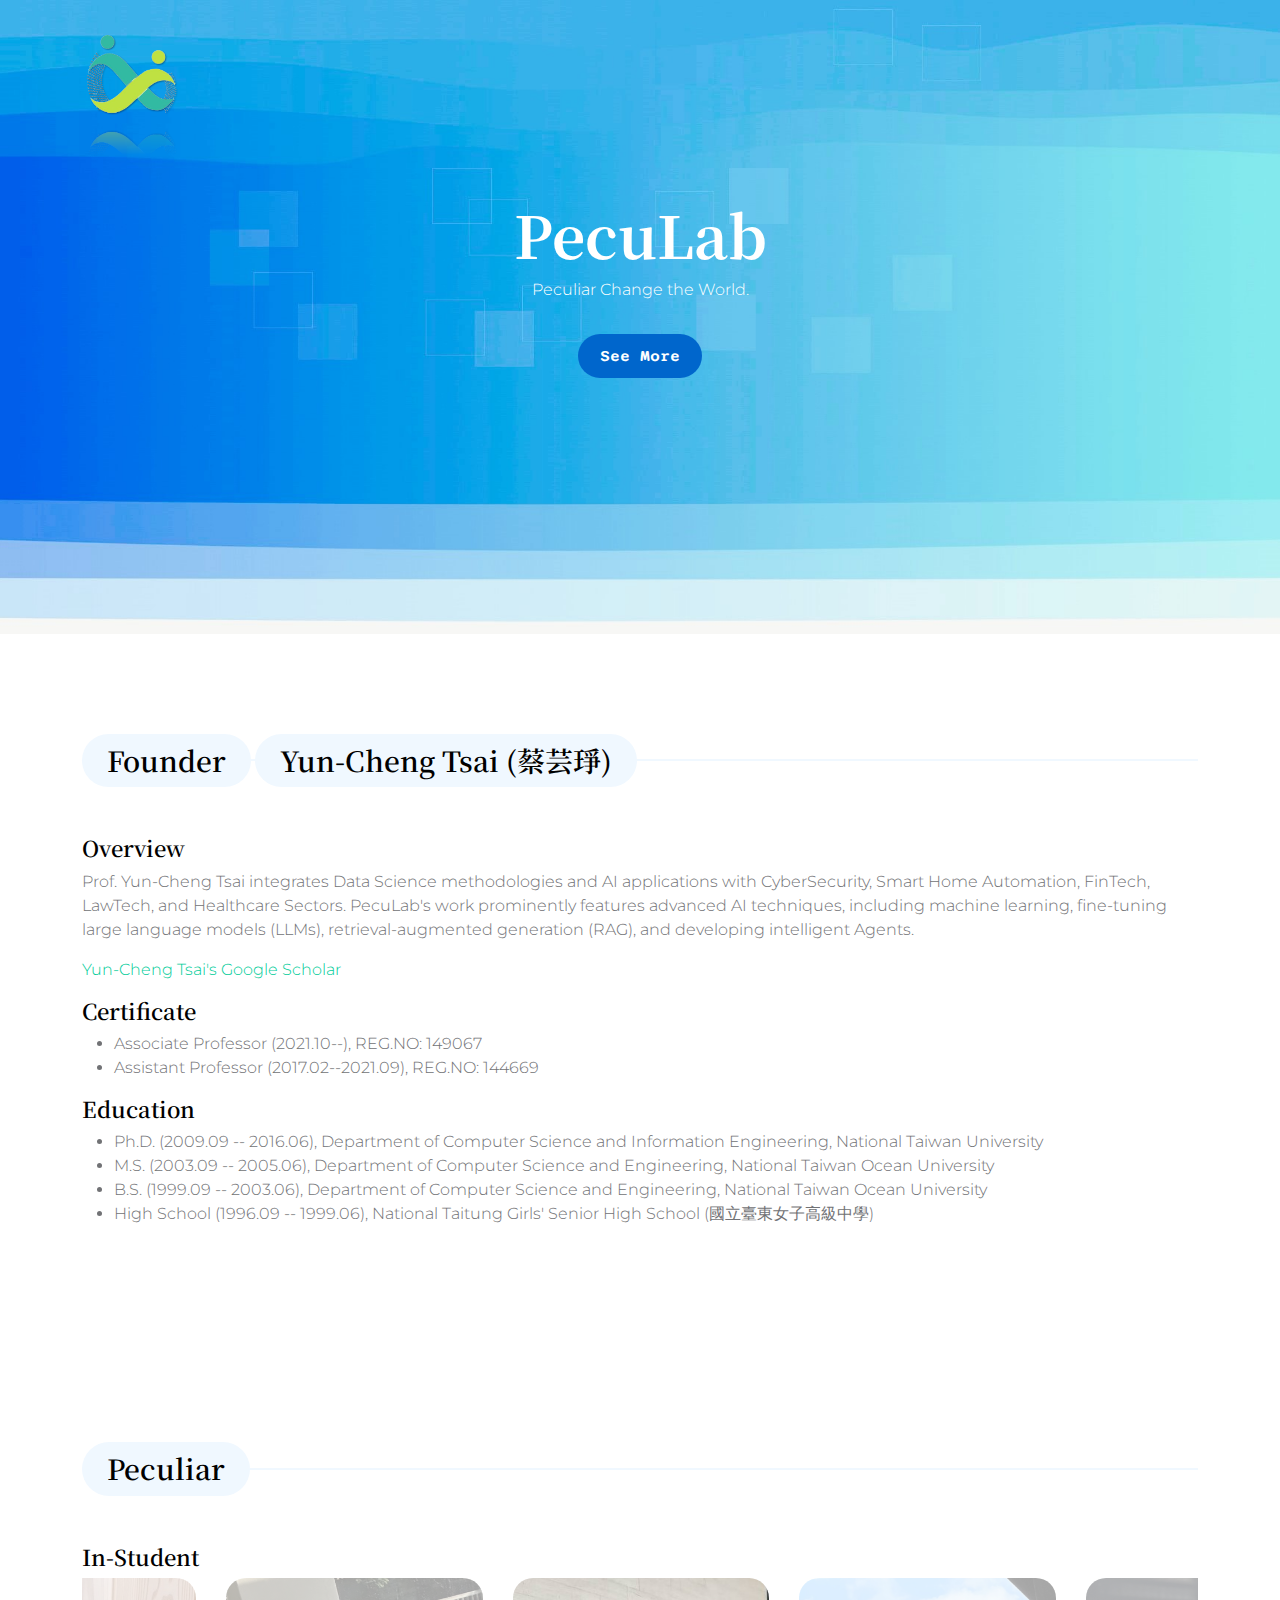
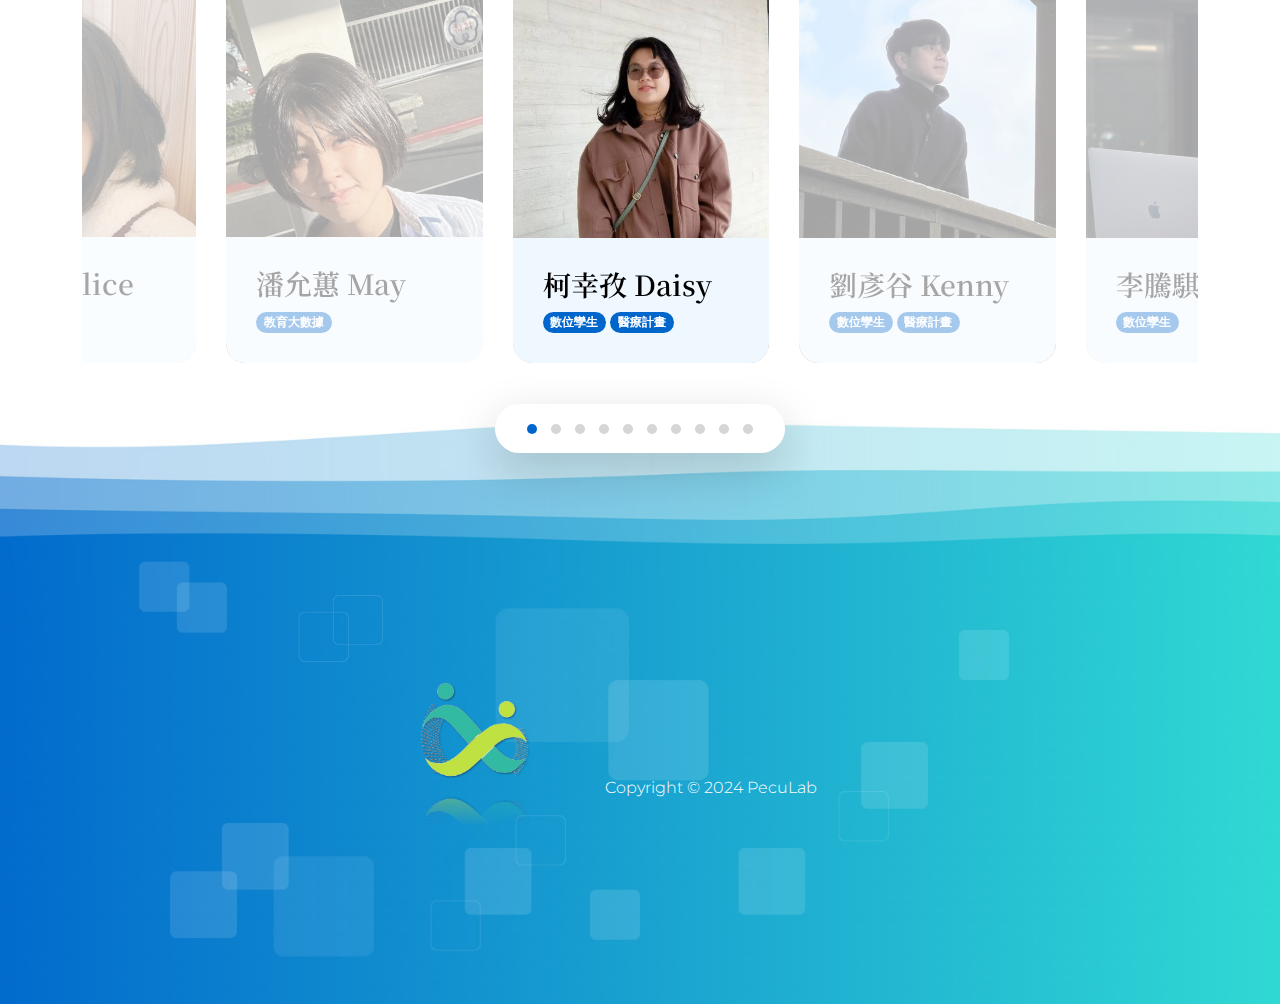
==== commit 977fda27: "v1" ====
--- a/index.html
+++ b/index.html
@@ -30,7 +30,7 @@
     <link rel="stylesheet" href="css/owl.theme.default.min.css">
 
     <link href="css/templatemo-pod-talk.css" rel="stylesheet">
-    <link rel="shortcut" href="images/logo.png">
+    <link rel="icon" href="images/logo.ico">
 
 </head>
 
@@ -49,7 +49,7 @@
                     <span class="navbar-toggler-icon"></span>
                 </button>
 
-                <div class="collapse navbar-collapse" id="navbarNav">
+                <!--<div class="collapse navbar-collapse" id="navbarNav">
                     <ul class="navbar-nav ms-lg-auto">
                         <li class="nav-item">
                             <a class="nav-link active" href="index.html">Home</a>
@@ -59,7 +59,7 @@
                             <a class="nav-link" href="about.html">About</a>
                         </li>
 
-                        <!-- <li class="nav-item dropdown">
+                        <li class="nav-item dropdown">
                             <a class="nav-link dropdown-toggle" href="#" id="navbarLightDropdownMenuLink" role="button"
                                 data-bs-toggle="dropdown" aria-expanded="false">Pages</a>
 
@@ -68,7 +68,7 @@
 
                                 <li><a class="dropdown-item" href="detail-page.html">Detail Page</a></li>
                             </ul>
-                        </li> -->
+                        </li>
 
                         <li class="nav-item">
                             <a class="nav-link" href="contact.html">Contact</a>
@@ -78,7 +78,7 @@
                     <div class="ms-4">
                         <a href="#section_3" class="btn custom-btn custom-border-btn smoothscroll">Get started</a>
                     </div>
-                </div>
+                </div>-->
             </div>
         </nav>
 
@@ -104,8 +104,28 @@
                 <div class="row">
                     <div class="col-lg-12 col-12">
                         <div class="section-title-wrap mb-5">
-                            <h4 class="section-title">Founder</h4>
-                        </div>
+                            <h4 class="section-title">Founder</h4>                            
+                            <h4 class="section-title"> Yun-Cheng Tsai (蔡芸琤) </h4>
+                        </div>
+                            <h6>Overview</h6>
+                            <p> 
+                            Prof. Yun-Cheng Tsai integrates Data Science methodologies and AI applications with CyberSecurity, Smart Home Automation, FinTech, LawTech, and Healthcare Sectors. PecuLab's work prominently features advanced AI techniques, including machine learning, fine-tuning large language models (LLMs), retrieval-augmented generation (RAG), and developing intelligent Agents.                                
+                            </p> 
+                            <p>
+                            <a href="https://scholar.google.com/citations?user=a2LHNL8AAAAJ" target="_blank">Yun-Cheng Tsai's Google Scholar</a>
+                            </p>
+                            <h6>Certificate</h6>
+                            <ul>
+                                <li>Associate Professor (2021.10--), REG.NO: 149067</li>
+                                <li>Assistant Professor (2017.02--2021.09), REG.NO: 144669</li>
+                            </ul>
+                            <h6>Education</h6>
+                            <ul>
+                                <li>Ph.D. (2009.09 -- 2016.06), Department of Computer Science and Information Engineering, National Taiwan University</li>
+                                <li>M.S. (2003.09 -- 2005.06), Department of Computer Science and Engineering, National Taiwan Ocean University</li>
+                                <li>B.S. (1999.09 -- 2003.06), Department of Computer Science and Engineering, National Taiwan Ocean University</li>
+                                <li>High School (1996.09 -- 1999.06), National Taitung Girls' Senior High School (國立臺東女子高級中學)</li>
+                            </ul>
                     </div>
 
 
@@ -124,7 +144,7 @@
                             <h4 class="section-title">Peculiar</h4>
                         </div>
                     </div>
-
+                    <h6>In-Student</h6>
                     <div class="owl-carousel owl-theme">
                         <div class="owl-carousel-info-wrap item">
                             <img src="images/profile/daisy.jpg"
@@ -460,7 +480,7 @@
 
     <footer class="site-footer">
         <div class="container">
-            <div class="row">
+            <!--<div class="row">
 
                 <div class="col-lg-3 col-md-6 col-12 mb-4 mb-md-0 mb-lg-0">
                     <h6 class="site-footer-title mb-3">Contact</h6>
@@ -492,7 +512,7 @@
                     </ul>
                 </div>
 
-            </div>
+            </div>-->
         </div>
 
         <div class="container pt-5">
@@ -503,7 +523,7 @@
                         <img src="images/logoo.png" class="logo-image img-fluid" alt="templatemo pod talk">
                     </a>
                 </div>
-
+<!--
                 <div class="col-lg-7 col-md-9 col-12">
                     <ul class="site-footer-links">
                         <li class="site-footer-link-item">
@@ -522,7 +542,7 @@
                             <a href="#" class="site-footer-link">Contact Us</a>
                         </li>
                     </ul>
-                </div>
+                </div>-->
                 <div class="col-lg-3 col-12">
                     <p class="copyright-text mb-0">Copyright © 2024 PecuLab
                     </p>
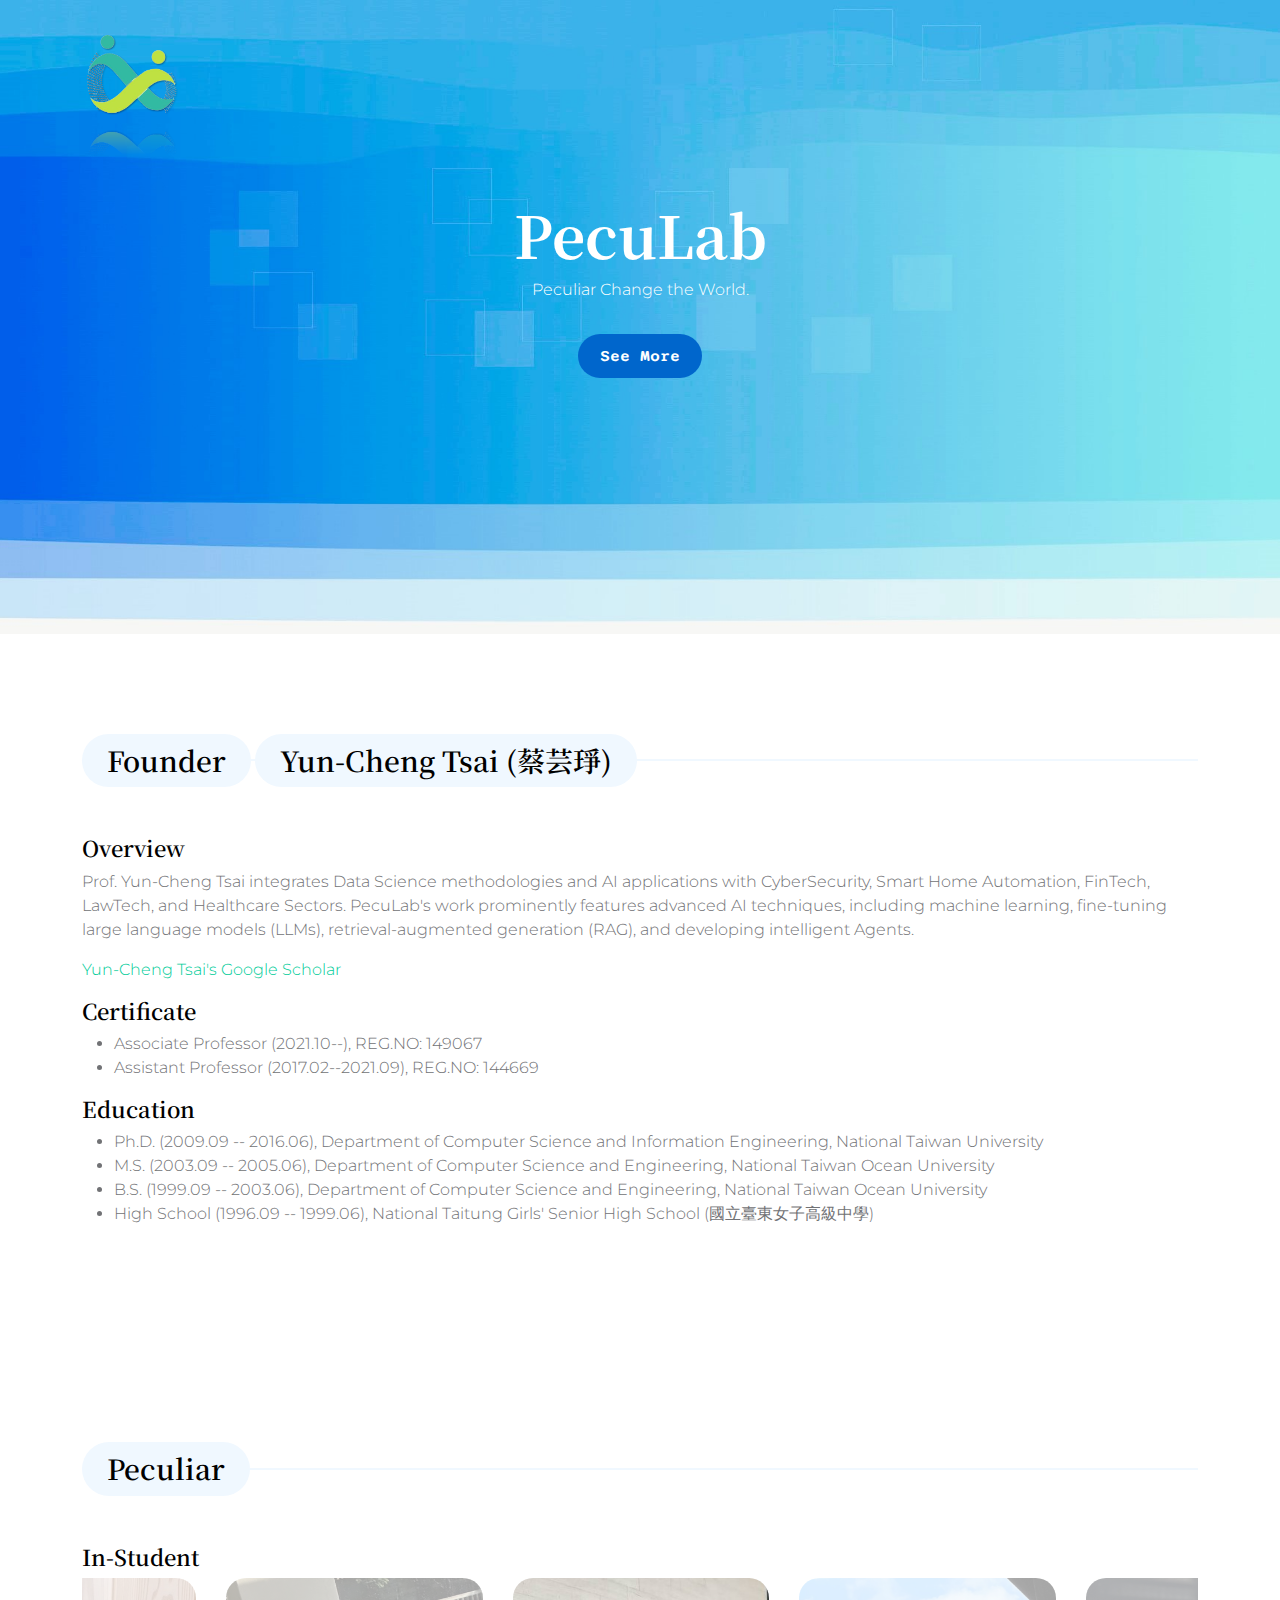
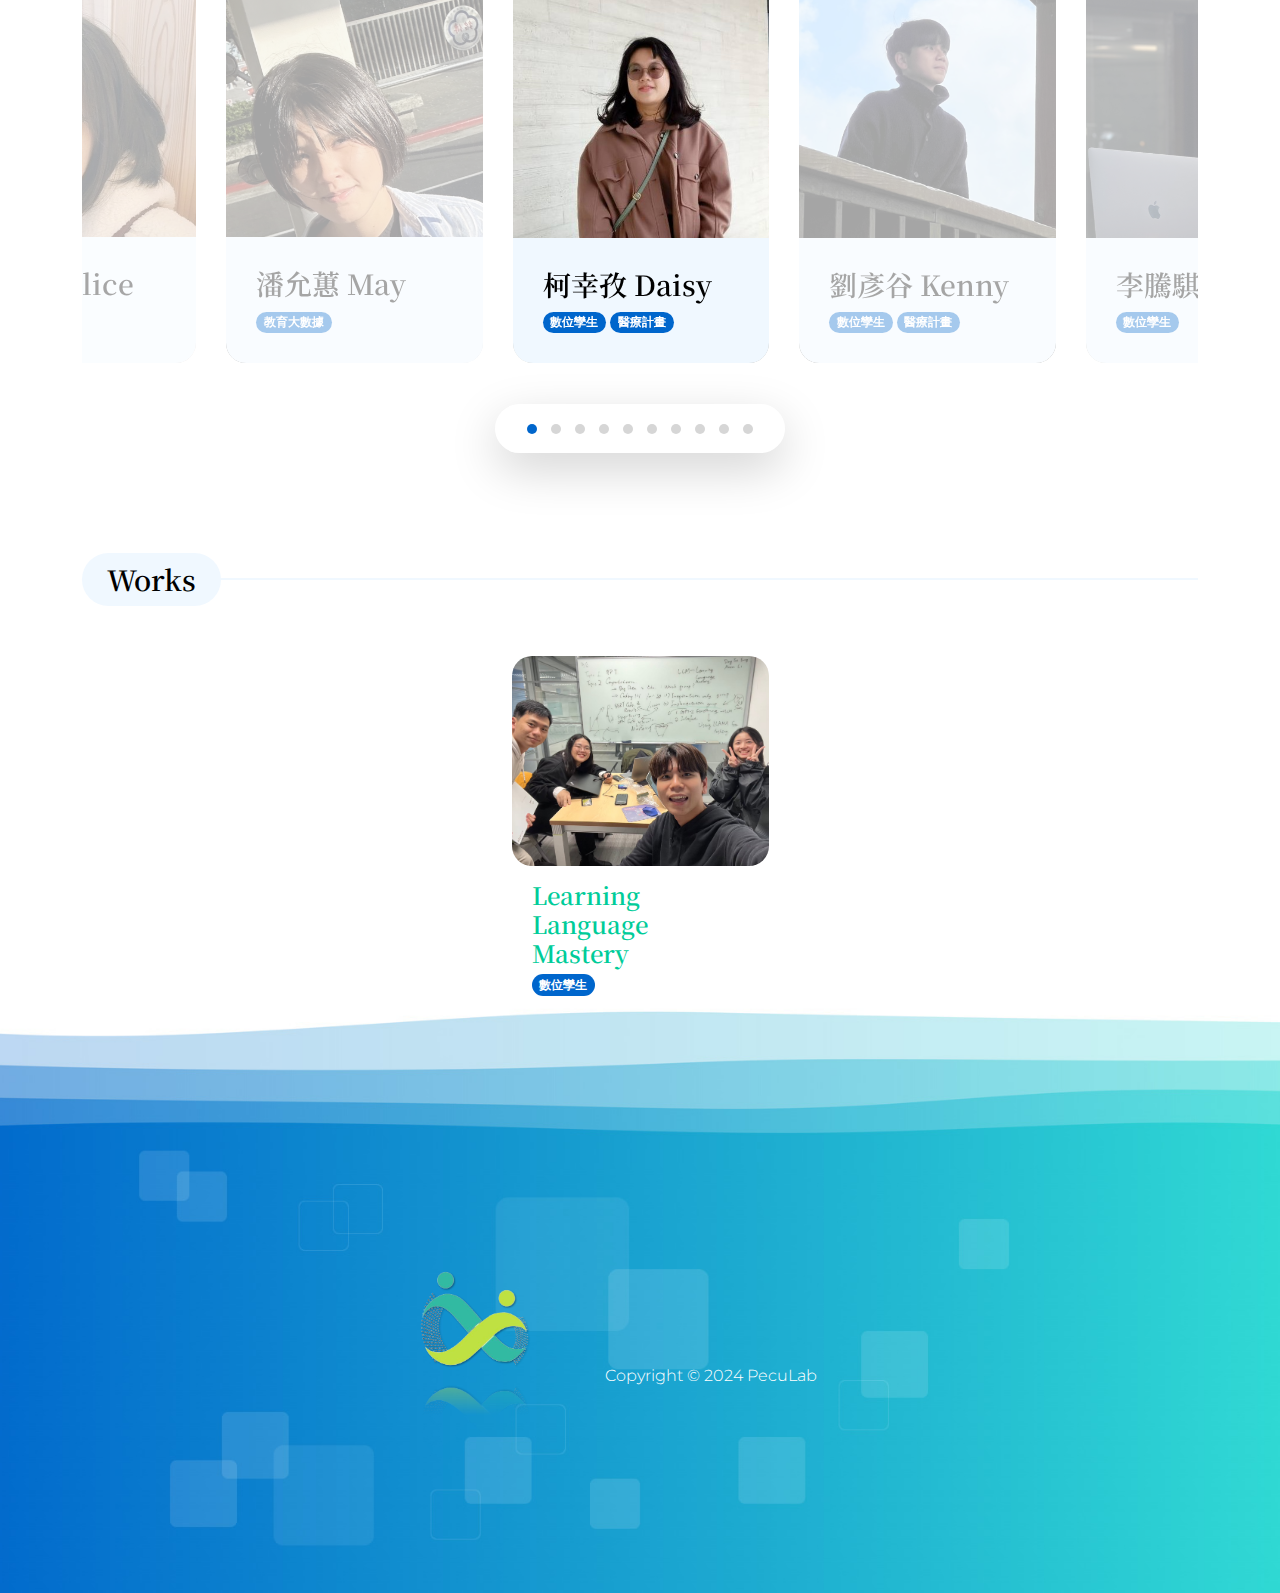
==== commit 3811b558: "v1" ====
--- a/index.html
+++ b/index.html
@@ -248,7 +248,7 @@
                             </div>
                         </div>
                         <div class="owl-carousel-info-wrap item">
-                            <img src="images/profile/manson.jpg"
+                            <img src="images/profile/weiwei.jpg"
                                 class="owl-carousel-image img-fluid" alt="">
 
                             <div class="owl-carousel-info">
@@ -348,13 +348,51 @@
         </section>
 
 
-        <!-- <section class="groups-section section-padding pb-0" id="section_3">
+        <section class="groups-section section-padding pb-0" id="section_3">
             <div class="container">
                 <div class="row">
 
                     <div class="col-lg-12 col-12">
                         <div class="section-title-wrap mb-5">
-                            <h4 class="section-title">Groups</h4>
+                            <h4 class="section-title">Works</h4>
+                        </div>
+                    </div>
+
+                    <div class="col-lg-3 col-md-6 col-12 mb-4 mb-lg-0">
+                        <div class="custom-block custom-block-overlay">
+                            <a href="llm.html" class="custom-block-image-wrap">
+                                <img src="images/topics/LLMTwins.jpg"
+                                    class="custom-block-image img-fluid" alt="">
+                            </a>
+
+                            <div class="custom-block-info custom-block-overlay-info">
+                                <h5 class="mb-1">
+                                    <a href="listing-page.html">
+                                        Learning Language Mastery
+                                    </a>
+                                </h5>
+
+                                <p class="badge mb-0">數位孿生</p>
+                            </div>
+                        </div>
+                    </div>
+
+                    <!-- <div class="col-lg-3 col-md-6 col-12 mb-4 mb-lg-0">
+                        <div class="custom-block custom-block-overlay">
+                            <a href="detail-page.html" class="custom-block-image-wrap">
+                                <img src="images/topics/LLMTwins.jpg"
+                                    class="custom-block-image img-fluid" alt="">
+                            </a>
+
+                            <div class="custom-block-info custom-block-overlay-info">
+                                <h5 class="mb-1">
+                                    <a href="listing-page.html">
+                                        Technician
+                                    </a>
+                                </h5>
+
+                                <p class="badge mb-0">12 Episodes</p>
+                            </div>
                         </div>
                     </div>
 
@@ -368,44 +406,6 @@
                             <div class="custom-block-info custom-block-overlay-info">
                                 <h5 class="mb-1">
                                     <a href="listing-page.html">
-                                        數位孿生
-                                    </a>
-                                </h5>
-
-                                <p class="badge mb-0">50 Episodes</p>
-                            </div>
-                        </div>
-                    </div>
-
-                    <div class="col-lg-3 col-md-6 col-12 mb-4 mb-lg-0">
-                        <div class="custom-block custom-block-overlay">
-                            <a href="detail-page.html" class="custom-block-image-wrap">
-                                <img src="images/topics/LLMTwins.jpg"
-                                    class="custom-block-image img-fluid" alt="">
-                            </a>
-
-                            <div class="custom-block-info custom-block-overlay-info">
-                                <h5 class="mb-1">
-                                    <a href="listing-page.html">
-                                        Technician
-                                    </a>
-                                </h5>
-
-                                <p class="badge mb-0">12 Episodes</p>
-                            </div>
-                        </div>
-                    </div>
-
-                    <div class="col-lg-3 col-md-6 col-12 mb-4 mb-lg-0">
-                        <div class="custom-block custom-block-overlay">
-                            <a href="detail-page.html" class="custom-block-image-wrap">
-                                <img src="images/topics/LLMTwins.jpg"
-                                    class="custom-block-image img-fluid" alt="">
-                            </a>
-
-                            <div class="custom-block-info custom-block-overlay-info">
-                                <h5 class="mb-1">
-                                    <a href="listing-page.html">
                                         Technician
                                     </a>
                                 </h5>
@@ -470,11 +470,11 @@
                                 <p class="badge mb-0">12 Episodes</p>
                             </div>
                         </div>
-                    </div>
+                    </div>-->
 
                 </div>
             </div>
-        </section> -->
+        </section> 
     </main>
 
 
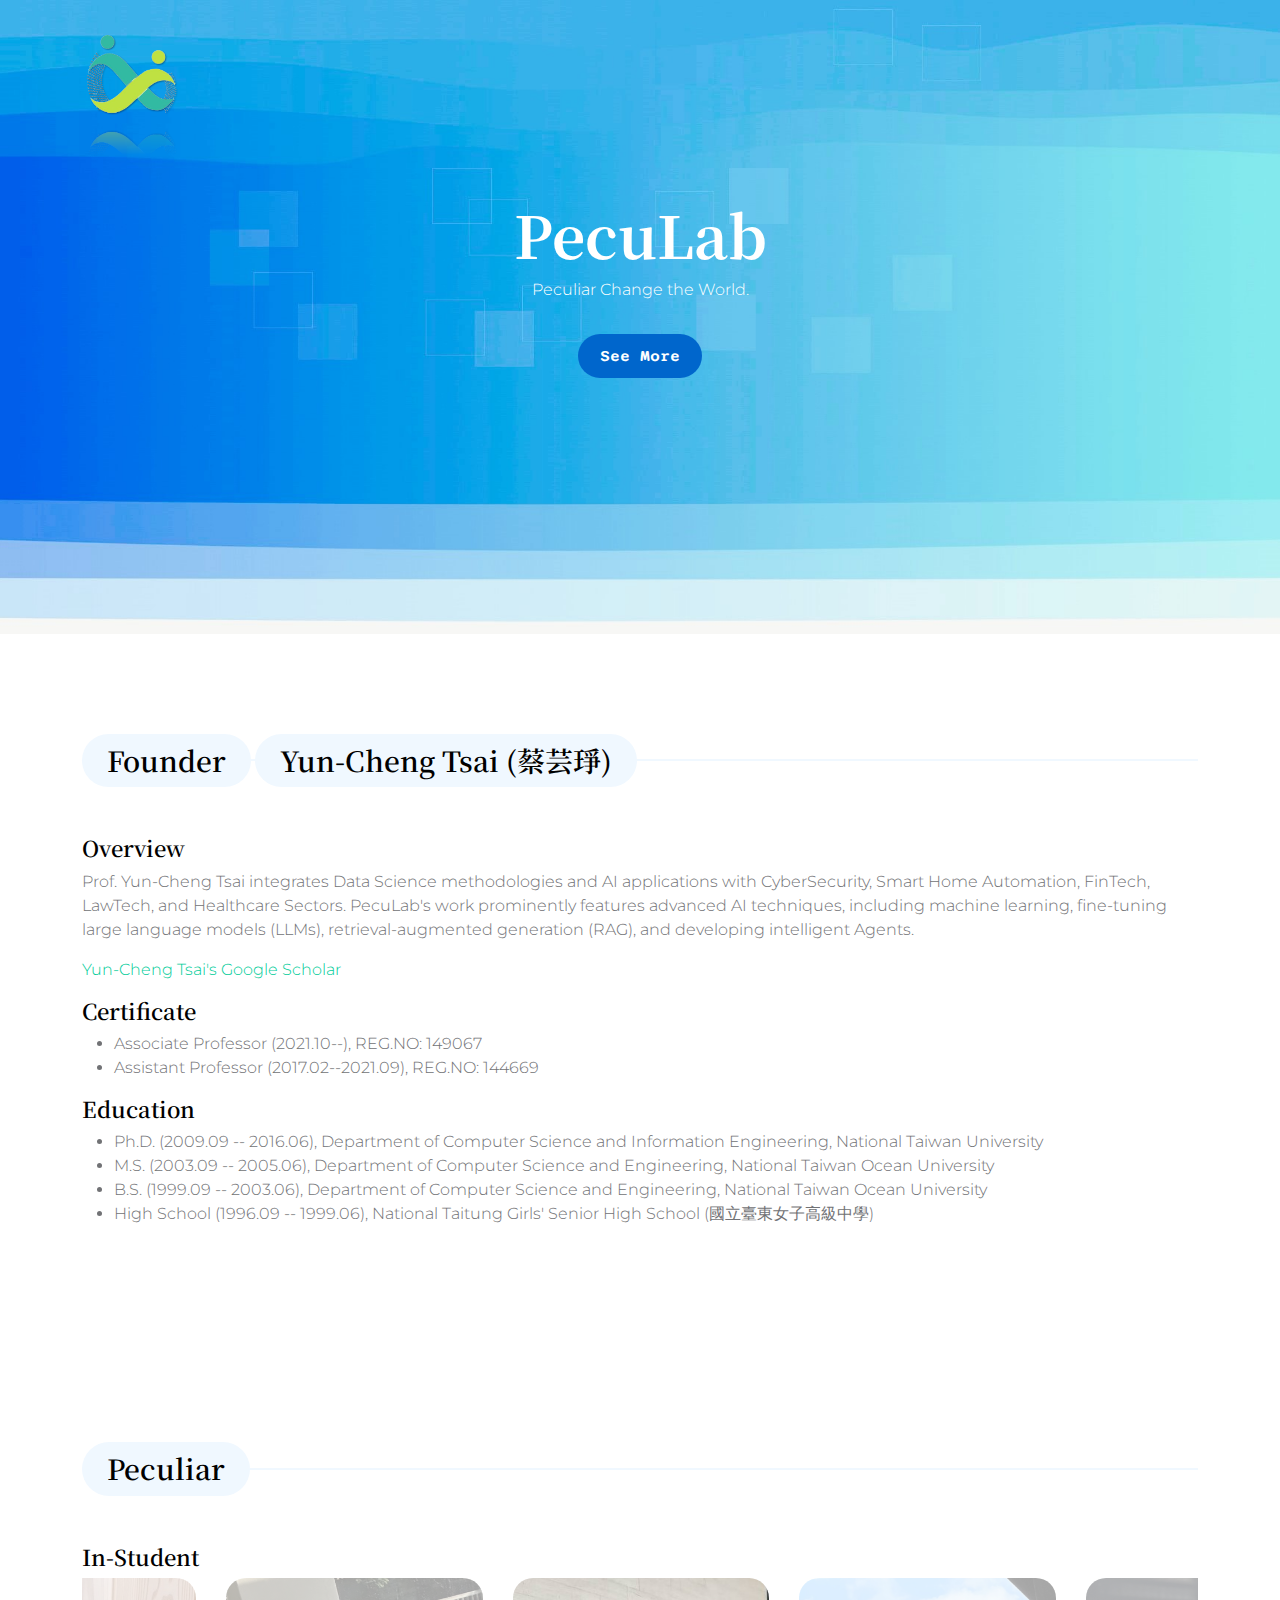
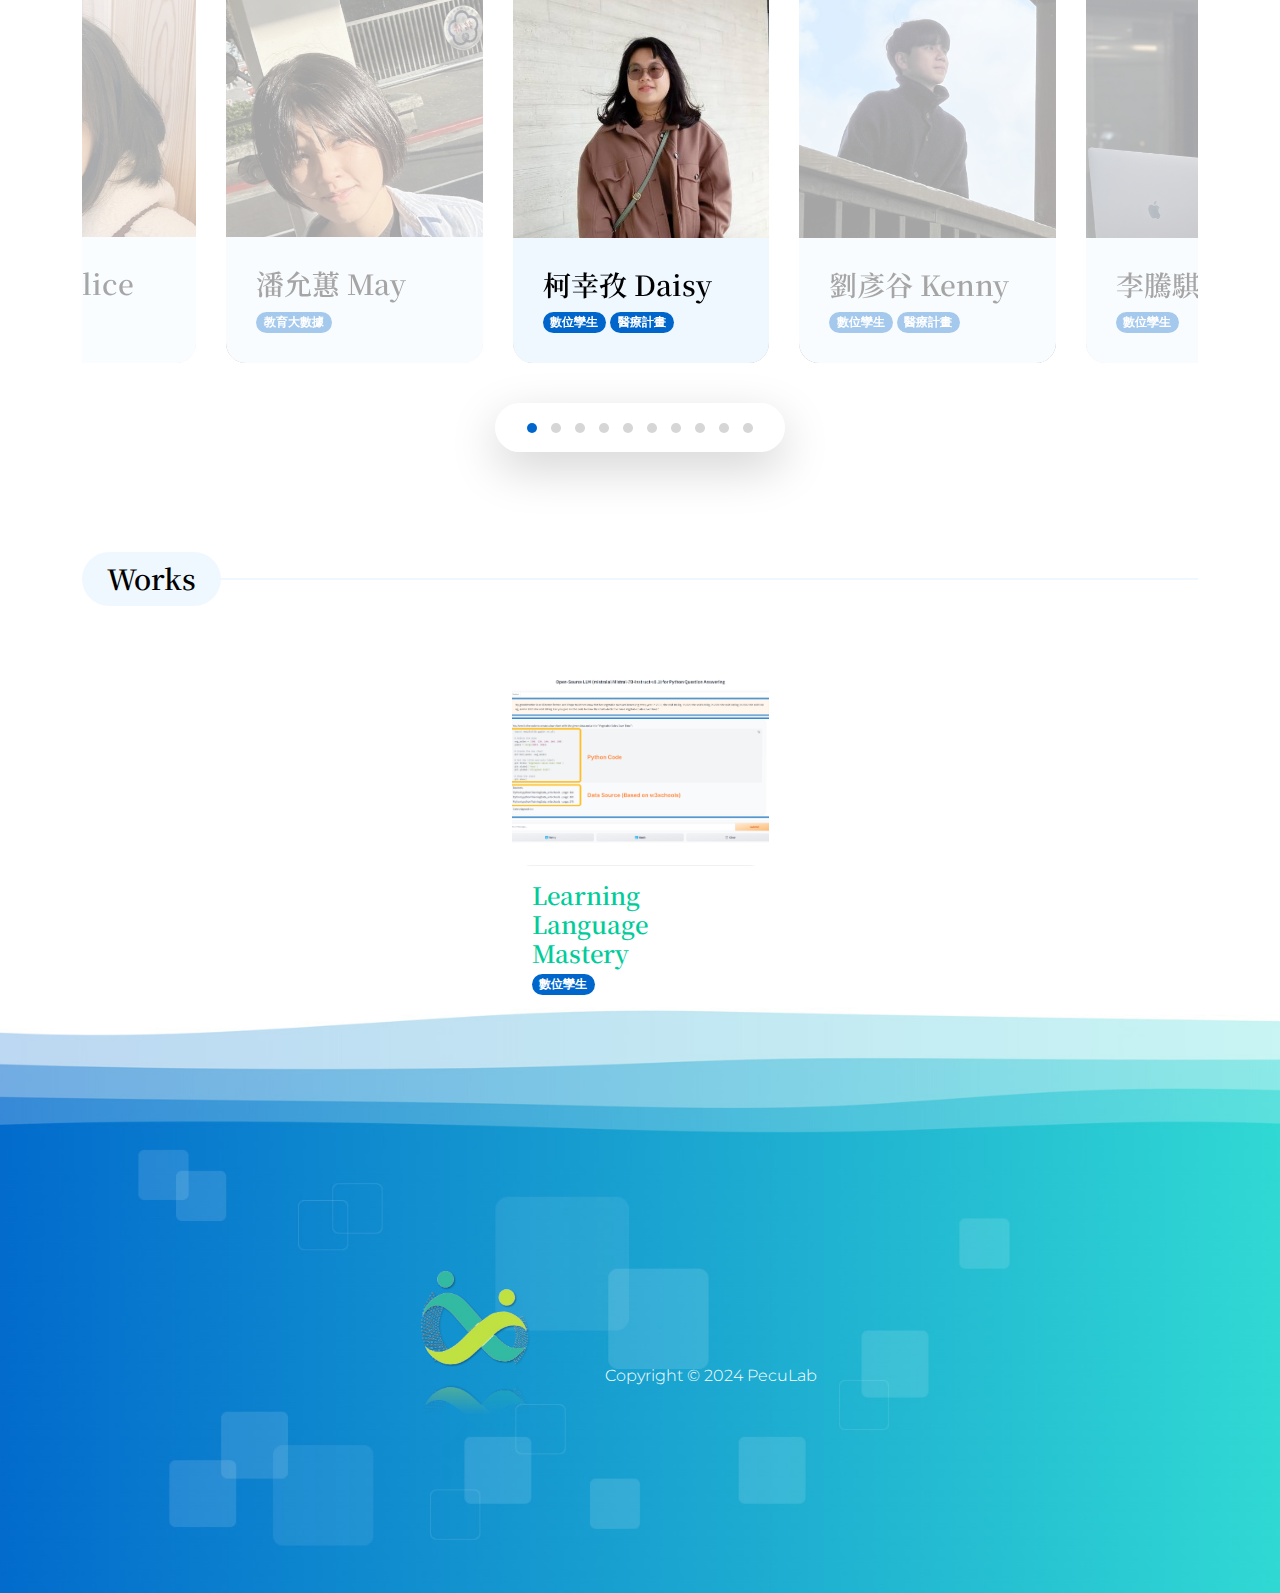
==== commit 16a800fa: "v2" ====
--- a/index.html
+++ b/index.html
@@ -193,7 +193,7 @@
                         </div>
 
                         <div class="owl-carousel-info-wrap item">
-                            <img src="images/profile/manson.jpg"
+                            <img src="images/profile/mason.jpg"
                                 class="owl-carousel-image img-fluid" alt="">
 
                             <div class="owl-carousel-info">
@@ -361,7 +361,7 @@
                     <div class="col-lg-3 col-md-6 col-12 mb-4 mb-lg-0">
                         <div class="custom-block custom-block-overlay">
                             <a href="llm.html" class="custom-block-image-wrap">
-                                <img src="images/topics/LLMTwins.jpg"
+                                <img src="images/topics/LLM.png"
                                     class="custom-block-image img-fluid" alt="">
                             </a>
 
